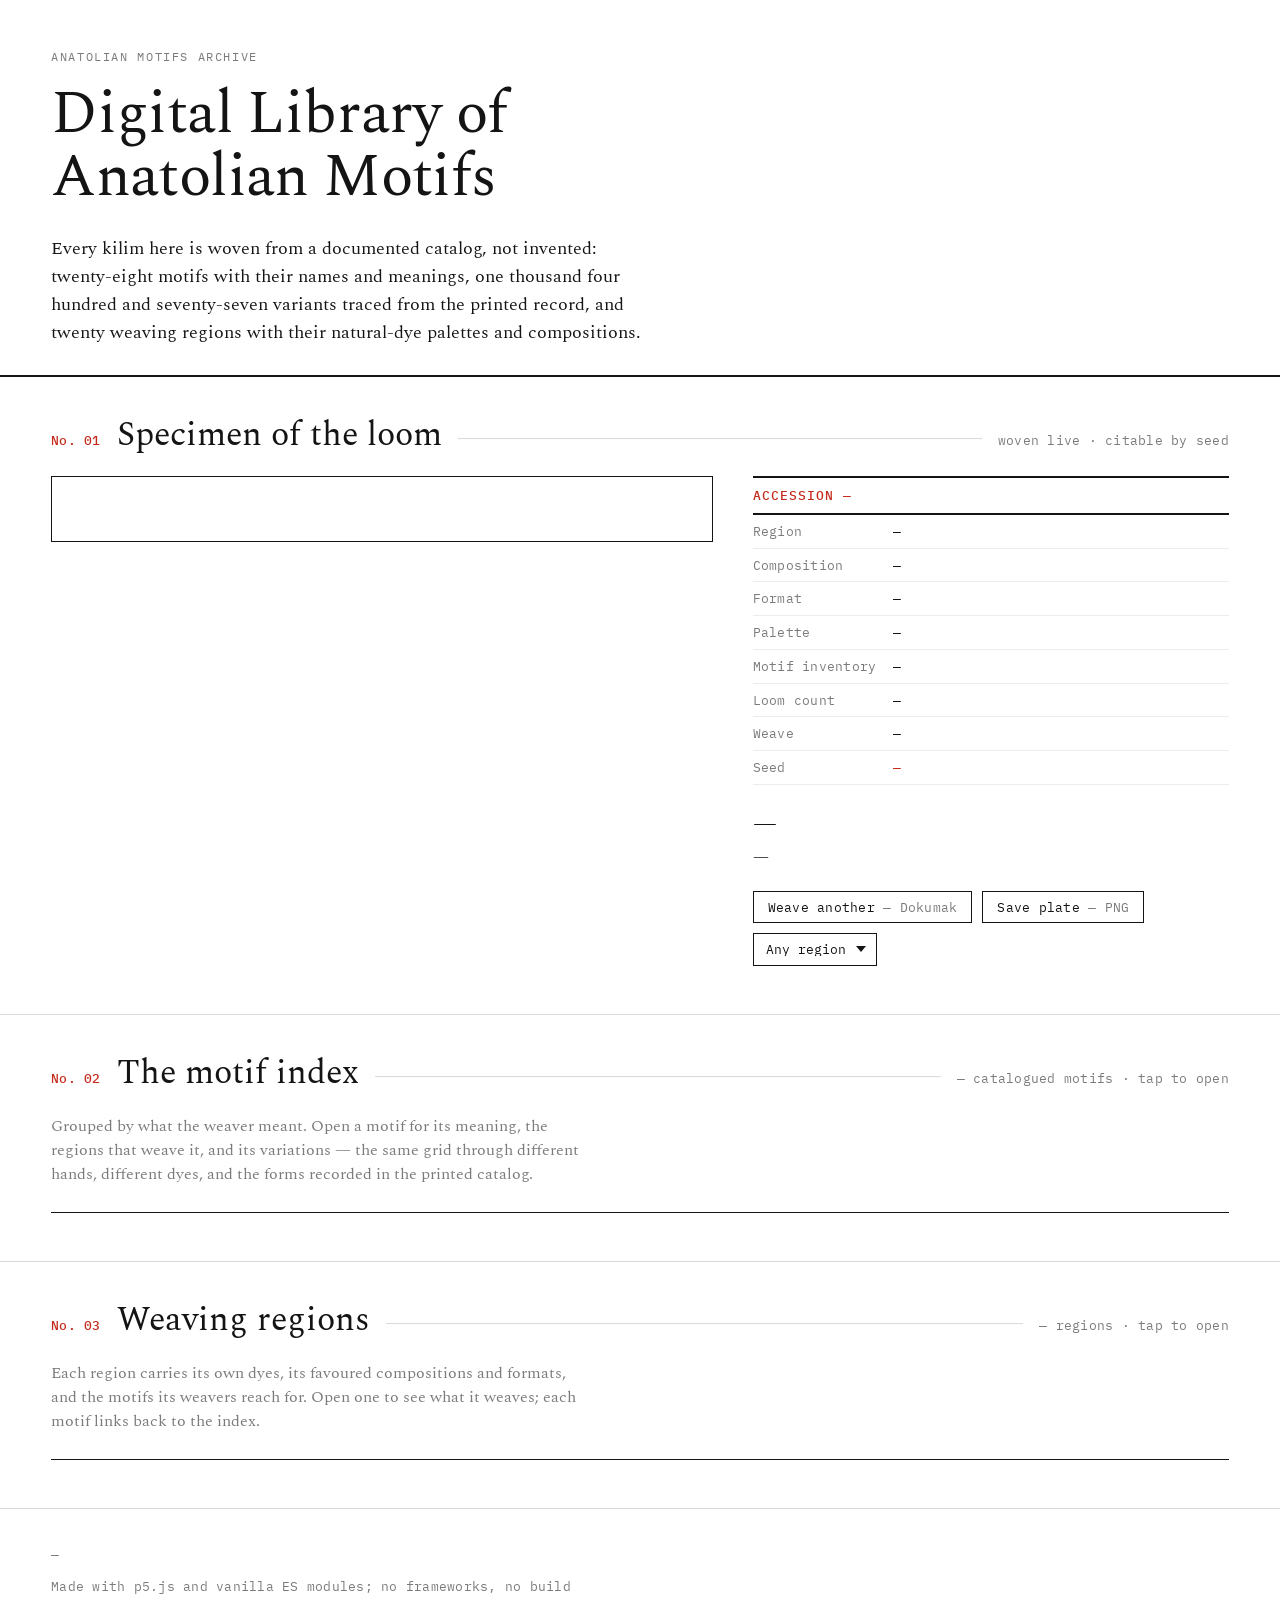
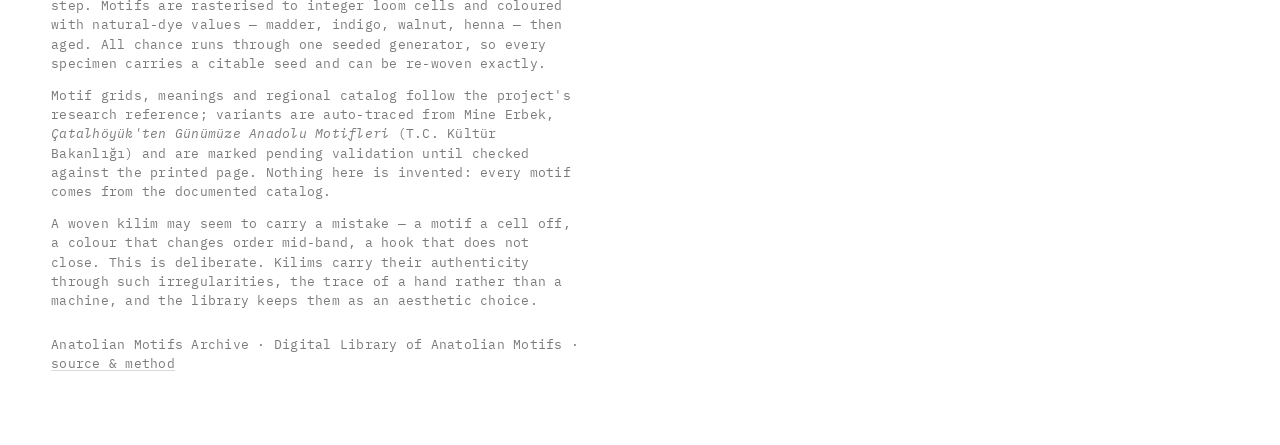
==== index.html @ 77f098b2 "feat: finalize digital library + motif variations (site root)" ====
<!DOCTYPE html>
<html lang="en">
<head>
  <meta charset="utf-8" />
  <meta name="viewport" content="width=device-width, initial-scale=1" />
  <title>Digital Library of Anatolian Motifs</title>
  <meta name="description" content="A generative, research-grounded digital library of Anatolian kilims: 28 catalogued motifs with 1,477 documented variants, 20 weaving regions, and a live loom that weaves a citable specimen from a seed." />
  <meta name="theme-color" content="#ffffff" />
  <link rel="icon" href="./assets/favicon.svg" type="image/svg+xml" />
  <link rel="apple-touch-icon" href="./assets/favicon-180.png" />

  <meta property="og:type" content="website" />
  <meta property="og:title" content="Digital Library of Anatolian Motifs" />
  <meta property="og:description" content="Real Anatolian kilim motifs, woven live on a simulated loom. 28 motifs, 1,477 documented variants, 20 regions, every specimen citable by seed." />
  <meta property="og:image" content="./assets/og-image.png" />
  <meta property="og:image:width" content="1200" />
  <meta property="og:image:height" content="630" />
  <meta name="twitter:card" content="summary_large_image" />
  <meta name="twitter:title" content="Digital Library of Anatolian Motifs" />
  <meta name="twitter:description" content="Real Anatolian kilim motifs, woven live on a simulated loom. Every specimen carries a citable seed." />
  <meta name="twitter:image" content="./assets/og-image.png" />

  <link rel="preconnect" href="https://fonts.googleapis.com" />
  <link rel="preconnect" href="https://fonts.gstatic.com" crossorigin />
  <link href="https://fonts.googleapis.com/css2?family=IBM+Plex+Mono:ital,wght@0,400;0,500;1,400&family=Spectral:ital,wght@0,300;0,400;0,500;1,300;1,400&display=swap" rel="stylesheet" />
  <link rel="stylesheet" href="./style.css" />
  <!-- p5.js — the only library (CLAUDE.md §1), vendored so the site is self-contained -->
  <script src="./vendor/p5.min.js"></script>
</head>
<body>
  <a class="skip" href="#specimen">Skip to the specimen</a>

  <header class="masthead">
    <p class="eyebrow mono">Anatolian Motifs Archive</p>
    <h1>Digital Library of Anatolian Motifs</h1>
    <p class="lede">Every kilim here is woven from a documented catalog, not invented: twenty-eight motifs with their names and meanings, one thousand four hundred and seventy-seven variants traced from the printed record, and twenty weaving regions with their natural-dye palettes and compositions.</p>
  </header>

  <main>
    <!-- No. 01 — Specimen of the loom -->
    <section class="section" id="specimen" aria-labelledby="h-specimen">
      <div class="section-head">
        <span class="num mono">No. 01</span>
        <h2 id="h-specimen">Specimen of the loom</h2>
        <span class="rule" aria-hidden="true"></span>
        <span class="count mono" id="specimen-count">woven live · citable by seed</span>
      </div>

      <div class="specimen">
        <figure class="plate">
          <div class="mat" id="stage" aria-label="The woven kilim, rendered live on a simulated loom">
            <!-- p5 mounts its canvas here -->
          </div>
          <div class="label mono" id="hover-label" role="status" aria-live="polite" hidden></div>
        </figure>

        <div class="accession">
          <div class="acc-block mono">
            <div class="acc-head" id="acc-number">ACCESSION —</div>
            <dl class="acc-rows">
              <div><dt>Region</dt><dd id="acc-region">—</dd></div>
              <div><dt>Composition</dt><dd id="acc-composition">—</dd></div>
              <div><dt>Format</dt><dd id="acc-format">—</dd></div>
              <div><dt>Palette</dt><dd id="acc-palette">—</dd></div>
              <div><dt>Motif inventory</dt><dd id="acc-inventory">—</dd></div>
              <div><dt>Loom count</dt><dd id="acc-loom">—</dd></div>
              <div><dt>Weave</dt><dd id="acc-weave">—</dd></div>
              <div><dt>Seed</dt><dd id="acc-seed" class="accent">—</dd></div>
            </dl>
          </div>
          <h3 class="spec-title" id="spec-title">—</h3>
          <p class="spec-desc" id="spec-desc">—</p>

          <div class="actions">
            <button class="btn mono" id="btn-weave" type="button">Weave another <span class="tr">— Dokumak</span></button>
            <button class="btn mono" id="btn-save" type="button">Save plate <span class="tr">— PNG</span></button>
            <label class="select mono">
              <span class="visually-hidden">Region</span>
              <select id="sel-region" aria-label="Choose a weaving region for the next specimen">
                <option value="">Any region</option>
              </select>
            </label>
          </div>
        </div>
      </div>
    </section>

    <!-- No. 02 — The motif index -->
    <section class="section" id="index" aria-labelledby="h-index">
      <div class="section-head">
        <span class="num mono">No. 02</span>
        <h2 id="h-index">The motif index</h2>
        <span class="rule" aria-hidden="true"></span>
        <span class="count mono" id="index-count">— catalogued motifs · tap to open</span>
      </div>
      <p class="section-note">Grouped by what the weaver meant. Open a motif for its meaning, the regions that weave it, and its variations — the same grid through different hands, different dyes, and the forms recorded in the printed catalog.</p>
      <div class="accordion" id="motif-accordion"></div>
    </section>

    <!-- No. 03 — Weaving regions -->
    <section class="section" id="regions" aria-labelledby="h-regions">
      <div class="section-head">
        <span class="num mono">No. 03</span>
        <h2 id="h-regions">Weaving regions</h2>
        <span class="rule" aria-hidden="true"></span>
        <span class="count mono" id="regions-count">— regions · tap to open</span>
      </div>
      <p class="section-note">Each region carries its own dyes, its favoured compositions and formats, and the motifs its weavers reach for. Open one to see what it weaves; each motif links back to the index.</p>
      <div class="accordion" id="region-accordion"></div>
    </section>
  </main>

  <footer class="colophon mono">
    <p id="colophon-sizes">—</p>
    <p>Made with p5.js and vanilla ES modules; no frameworks, no build step. Motifs are rasterised to integer loom cells and coloured with natural-dye values — madder, indigo, walnut, henna — then aged. All chance runs through one seeded generator, so every specimen carries a citable seed and can be re-woven exactly.</p>
    <p>Motif grids, meanings and regional catalog follow the project's research reference; variants are auto-traced from Mine Erbek, <i>Çatalhöyük'ten Günümüze Anadolu Motifleri</i> (T.C. Kültür Bakanlığı) and are marked pending validation until checked against the printed page. Nothing here is invented: every motif comes from the documented catalog.</p>
    <p>A woven kilim may seem to carry a mistake — a motif a cell off, a colour that changes order mid-band, a hook that does not close. This is deliberate. Kilims carry their authenticity through such irregularities, the trace of a hand rather than a machine, and the library keeps them as an aesthetic choice.</p>
    <p class="quiet">Anatolian Motifs Archive · Digital Library of Anatolian Motifs · <a id="colophon-repo" href="./README.md">source &amp; method</a></p>
  </footer>

  <script type="module" src="./src/sketch.js"></script>
</body>
</html>
---- style.css ----
/* The Kilim Library — a conservator's catalog, not a website.
   Single light theme, painted explicitly so it holds on any host.
   Palette: white, near-black, one red. No gradients, no shadows, no radii. */

:root {
  --paper: #ffffff;
  --ink: #141414;
  --ink-soft: rgba(20, 20, 20, .56);
  --accent: #C42B1C;
  --on-accent: #ffffff;
  --hair: rgba(20, 20, 20, .16);
  --hair-2: rgba(20, 20, 20, .08);
  --lift: rgba(196, 43, 28, .05);
  --serif: Spectral, Georgia, "Times New Roman", serif;
  --mono: "IBM Plex Mono", Menlo, Consolas, monospace;
  --measure: 66ch;
  --gutter: clamp(16px, 4vw, 56px);
  color-scheme: light;
}

* { box-sizing: border-box; }
html { background: var(--paper); }
body {
  margin: 0;
  background: var(--paper);
  color: var(--ink);
  font-family: var(--serif);
  font-size: 17px;
  line-height: 1.5;
  font-weight: 400;
  -webkit-font-smoothing: antialiased;
  overflow-x: hidden;
}
a { color: inherit; text-decoration-color: var(--hair); text-underline-offset: .18em; }
a:hover { color: var(--accent); text-decoration-color: currentColor; }
:focus-visible { outline: 2px solid var(--accent); outline-offset: 2px; }
.mono { font-family: var(--mono); font-size: 12.5px; letter-spacing: .02em; }
.accent { color: var(--accent); }
.visually-hidden { position: absolute; width: 1px; height: 1px; overflow: hidden; clip: rect(0 0 0 0); white-space: nowrap; }
.skip { position: absolute; left: -999px; top: 8px; background: var(--paper); padding: 6px 10px; font-family: var(--mono); font-size: 12px; }
.skip:focus { left: 8px; z-index: 100; }
canvas { display: block; }

/* ---------- masthead */
.masthead { padding: 48px var(--gutter) 28px; border-bottom: 2px solid var(--ink); }
.eyebrow { margin: 0 0 18px; color: var(--ink-soft); text-transform: uppercase; letter-spacing: .14em; font-size: 11.5px; }
.masthead h1 { font-size: clamp(34px, 5vw, 60px); line-height: 1.05; font-weight: 400; margin: 0 0 26px; letter-spacing: -.01em; text-wrap: balance; max-width: 16ch; }
.subtitle { font-style: italic; font-weight: 300; font-size: clamp(18px, 2.2vw, 24px); margin: 0 0 26px; color: var(--ink-soft); }
.lede { max-width: var(--measure); margin: 0; font-size: 18px; line-height: 1.55; }

/* ---------- sections */
.section { padding: 40px var(--gutter) 48px; border-bottom: 1px solid var(--hair); }
.section-head { display: flex; align-items: baseline; gap: 16px; margin-bottom: 22px; }
.section-head .num { color: var(--accent); font-weight: 500; }
.section-head h2 { font-size: clamp(24px, 3vw, 34px); font-weight: 400; margin: 0; line-height: 1.1; }
.section-head .rule { flex: 1; height: 1px; background: var(--hair); transform: translateY(-.35em); min-width: 24px; }
.section-head .count { color: var(--ink-soft); white-space: nowrap; }
.section { overflow-x: hidden; }
.section-note { max-width: var(--measure); color: var(--ink-soft); margin: 0 0 26px; font-size: 16px; }
@media (max-width: 640px) {
  .section-head { flex-wrap: wrap; }
  .section-head .rule { display: none; }
  .section-head .count { width: 100%; white-space: normal; }
}

/* ---------- No. 01 specimen */
.specimen { display: grid; grid-template-columns: minmax(0, 1.25fr) minmax(280px, .9fr); gap: 40px; align-items: start; }
@media (max-width: 900px) { .specimen { grid-template-columns: 1fr; } }
.plate { margin: 0; position: relative; }
.mat { background: var(--paper); border: 1px solid var(--ink); padding: clamp(14px, 3vw, 32px); }
.mat canvas { outline: 1px solid var(--hair); max-width: 100%; height: auto; image-rendering: pixelated; }
.label {
  position: absolute; z-index: 5; pointer-events: none; max-width: 240px;
  background: var(--paper); border: 1px solid var(--ink); padding: 8px 10px; line-height: 1.35;
}
.label .tr { font-family: var(--serif); font-size: 17px; letter-spacing: 0; display: block; }
.label .en { color: var(--ink-soft); display: block; margin-bottom: 4px; }
.label .meaning { font-family: var(--serif); font-size: 14px; letter-spacing: 0; display: block; }

.acc-block { border-top: 2px solid var(--ink); padding-top: 8px; }
.acc-head { color: var(--accent); font-weight: 500; padding-bottom: 8px; border-bottom: 2px solid var(--ink); letter-spacing: .08em; }
.acc-rows { margin: 0; }
.acc-rows > div { display: grid; grid-template-columns: 128px 1fr; gap: 12px; padding: 7px 0; border-bottom: 1px solid var(--hair-2); }
.acc-rows dt { color: var(--ink-soft); }
.acc-rows dd { margin: 0; overflow-wrap: anywhere; }
.spec-title { font-weight: 400; font-size: 24px; margin: 26px 0 6px; line-height: 1.15; }
.spec-desc { margin: 0 0 22px; color: var(--ink); font-size: 16px; }
.actions { display: flex; flex-wrap: wrap; gap: 10px; align-items: center; }
.btn {
  background: var(--paper); color: var(--ink); border: 1px solid var(--ink); padding: 9px 14px; cursor: pointer;
  font-family: var(--mono); font-size: 12.5px; letter-spacing: .02em; line-height: 1;
}
.btn .tr { color: var(--ink-soft); }
.btn:hover { background: var(--accent); color: var(--on-accent); border-color: var(--accent); }
.btn:hover .tr { color: var(--on-accent); opacity: .8; }
.btn[disabled] { opacity: .5; cursor: default; }
.select select {
  appearance: none; -webkit-appearance: none; background: var(--paper); color: var(--ink); border: 1px solid var(--ink);
  padding: 9px 30px 9px 12px; font-family: var(--mono); font-size: 12.5px; cursor: pointer; line-height: 1;
  background-image: url("data:image/svg+xml,%3Csvg xmlns='http://www.w3.org/2000/svg' width='10' height='6'%3E%3Cpath d='M0 0l5 6 5-6z' fill='%23141414'/%3E%3C/svg%3E");
  background-repeat: no-repeat; background-position: right 10px center;
}
.permalink { margin: 18px 0 0; color: var(--ink-soft); overflow-wrap: anywhere; }
.permalink a { color: var(--accent); text-decoration: none; }
.permalink a:hover { text-decoration: underline; }

/* ---------- accordions */
.accordion { border-top: 1px solid var(--ink); }
.acc-item { border-bottom: 1px solid var(--hair); }
.acc-btn {
  width: 100%; display: grid; grid-template-columns: 26px 1fr auto; gap: 14px; align-items: baseline;
  background: none; border: 0; padding: 16px 0; cursor: pointer; text-align: left; color: var(--ink); font: inherit;
}
.acc-btn:hover { background: var(--lift); }
.acc-btn .sign { color: var(--accent); font-family: var(--mono); font-size: 18px; line-height: 1; transform: translateY(-1px); }
.acc-btn .title { font-size: 22px; line-height: 1.15; }
.acc-btn .title .tr { color: var(--ink-soft); font-style: italic; font-weight: 300; margin-left: .5em; }
.acc-btn .meta { color: var(--ink-soft); white-space: nowrap; }
.acc-panel { padding: 0 0 12px 40px; }
.acc-panel[hidden] { display: none; }
@media (max-width: 640px) { .acc-panel { padding-left: 0; } .acc-btn .meta { white-space: normal; } }

/* motif rows inside a category */
.motif-row { border-top: 1px solid var(--hair-2); }
.motif-btn {
  width: 100%; display: grid; grid-template-columns: 56px 1fr auto; gap: 18px; align-items: center;
  background: none; border: 0; padding: 14px 0; cursor: pointer; text-align: left; color: var(--ink); font: inherit;
}
.motif-btn:hover { background: var(--lift); }
.motif-btn .glyph { width: 56px; height: 56px; display: grid; place-items: center; }
.motif-btn .glyph canvas { image-rendering: pixelated; }
.motif-btn .name { font-size: 21px; line-height: 1.1; }
.motif-btn .gloss { display: block; color: var(--ink-soft); font-size: 15px; font-style: italic; font-weight: 300; margin-top: 2px; }
.motif-btn .sign { color: var(--accent); font-family: var(--mono); font-size: 18px; }
.motif-detail { padding: 4px 0 26px 74px; }
.motif-detail[hidden] { display: none; }
@media (max-width: 640px) { .motif-detail { padding-left: 0; } }
.motif-detail .meaning { font-size: 18px; margin: 0 0 8px; max-width: var(--measure); }
.motif-detail .regions { color: var(--ink-soft); margin: 0 0 4px; }
.motif-detail .regions a { color: var(--ink); }
.motif-detail .facts { color: var(--ink-soft); margin: 0 0 18px; }

/* variations */
.var-group { margin-top: 22px; }
.var-head { display: flex; align-items: baseline; gap: 12px; margin-bottom: 10px; }
.var-head .k { color: var(--accent); font-weight: 500; text-transform: uppercase; letter-spacing: .1em; font-size: 11px; }
.var-head .h { font-size: 17px; }
.var-head .n { color: var(--ink-soft); margin-left: auto; }
.var-note { margin: 0 0 12px; max-width: var(--measure); font-style: italic; font-weight: 300; font-size: 16px; }
.var-strip { display: flex; flex-wrap: wrap; gap: 14px; }
.swatch { width: 112px; }
.swatch .box { width: 112px; height: 112px; display: grid; place-items: center; border: 1px solid var(--hair); background: var(--paper); overflow: hidden; }
.swatch .box canvas { image-rendering: pixelated; }
.swatch .cap { color: var(--ink-soft); margin-top: 6px; line-height: 1.3; font-size: 11.5px; }
.swatch .cap b { color: var(--ink); font-weight: 500; }
.swatch.pending .box { border-style: dashed; }
.hand-control { display: flex; align-items: center; gap: 12px; margin: 0 0 12px; color: var(--ink-soft); }
.hand-control input[type=range] { width: 160px; accent-color: var(--accent); }
.hand-control output { color: var(--ink); min-width: 4ch; }
.more { margin-top: 12px; }
.trace-note { color: var(--ink-soft); margin: 10px 0 0; }

/* ---------- No. 03 regions */
.region-btn .title { font-family: var(--mono); font-size: 15px; letter-spacing: .02em; }
.region-btn .title .group { color: var(--ink-soft); margin-left: 1em; font-size: 12px; }
.region-detail .signature { font-size: 17px; max-width: var(--measure); margin: 4px 0 12px; }
.region-detail .facts { color: var(--ink-soft); margin: 0 0 6px; }
.dyes { display: flex; gap: 6px; flex-wrap: wrap; margin: 8px 0 14px; }
.dye { display: inline-flex; align-items: center; gap: 6px; color: var(--ink-soft); }
.dye i { width: 16px; height: 16px; display: inline-block; border: 1px solid var(--hair); }
.chips { display: flex; flex-wrap: wrap; gap: 10px; margin-top: 6px; }
.chip {
  display: inline-flex; align-items: center; gap: 8px; border: 1px solid var(--hair); padding: 5px 10px 5px 5px;
  text-decoration: none; color: var(--ink);
}
.chip:hover { border-color: var(--accent); color: var(--accent); background: var(--lift); }
.chip canvas { image-rendering: pixelated; }
.chip .tr { font-family: var(--serif); font-size: 15px; letter-spacing: 0; }
.chip .en { color: var(--ink-soft); }
.thin { color: var(--ink-soft); font-style: italic; }

/* ---------- colophon */
.colophon { padding: 36px var(--gutter) 60px; color: var(--ink-soft); }
.colophon p { max-width: var(--measure); margin: 0 0 12px; line-height: 1.55; }
.colophon .quiet { margin-top: 24px; }

/* ---------- motion */
@media (prefers-reduced-motion: no-preference) {
  .acc-btn, .motif-btn, .btn, .chip { transition: background-color .15s ease, color .15s ease, border-color .15s ease; }
}
@media (prefers-reduced-motion: reduce) { * { transition: none !important; scroll-behavior: auto !important; } }
html { scroll-behavior: smooth; }
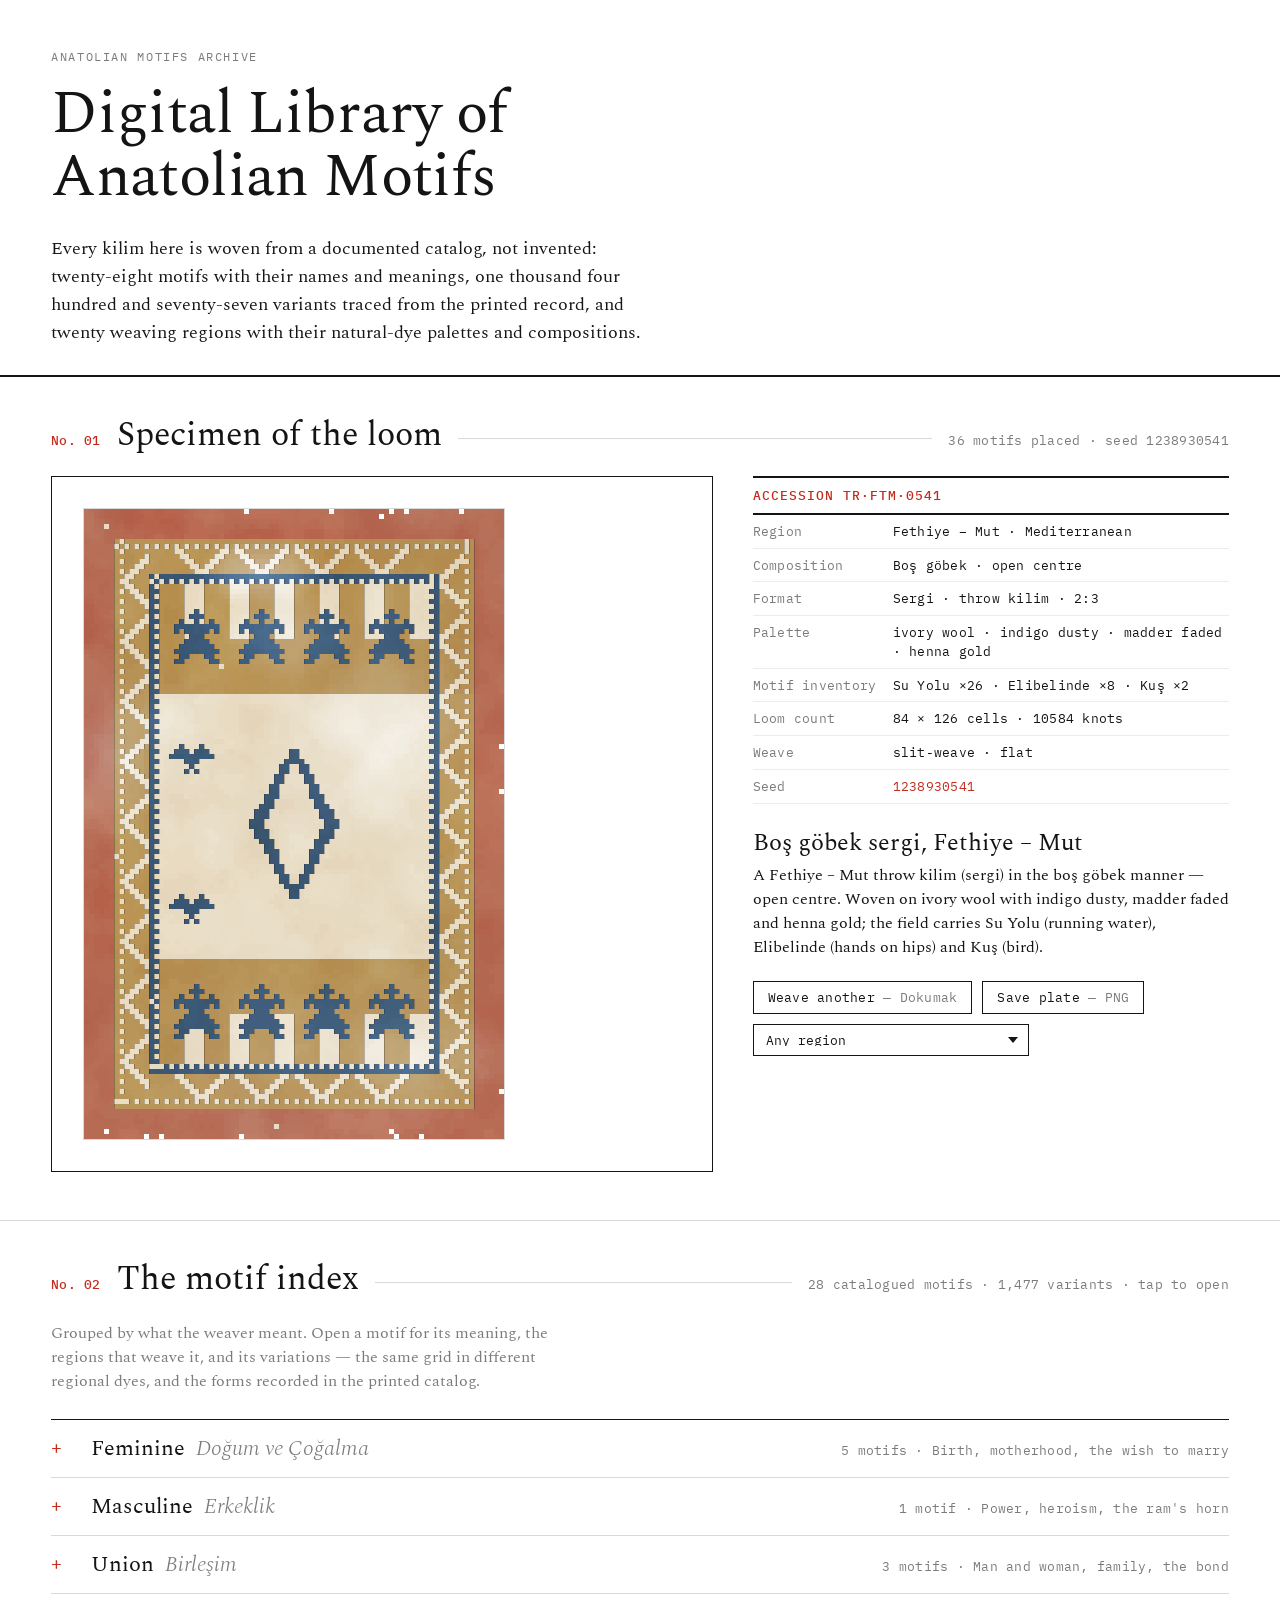
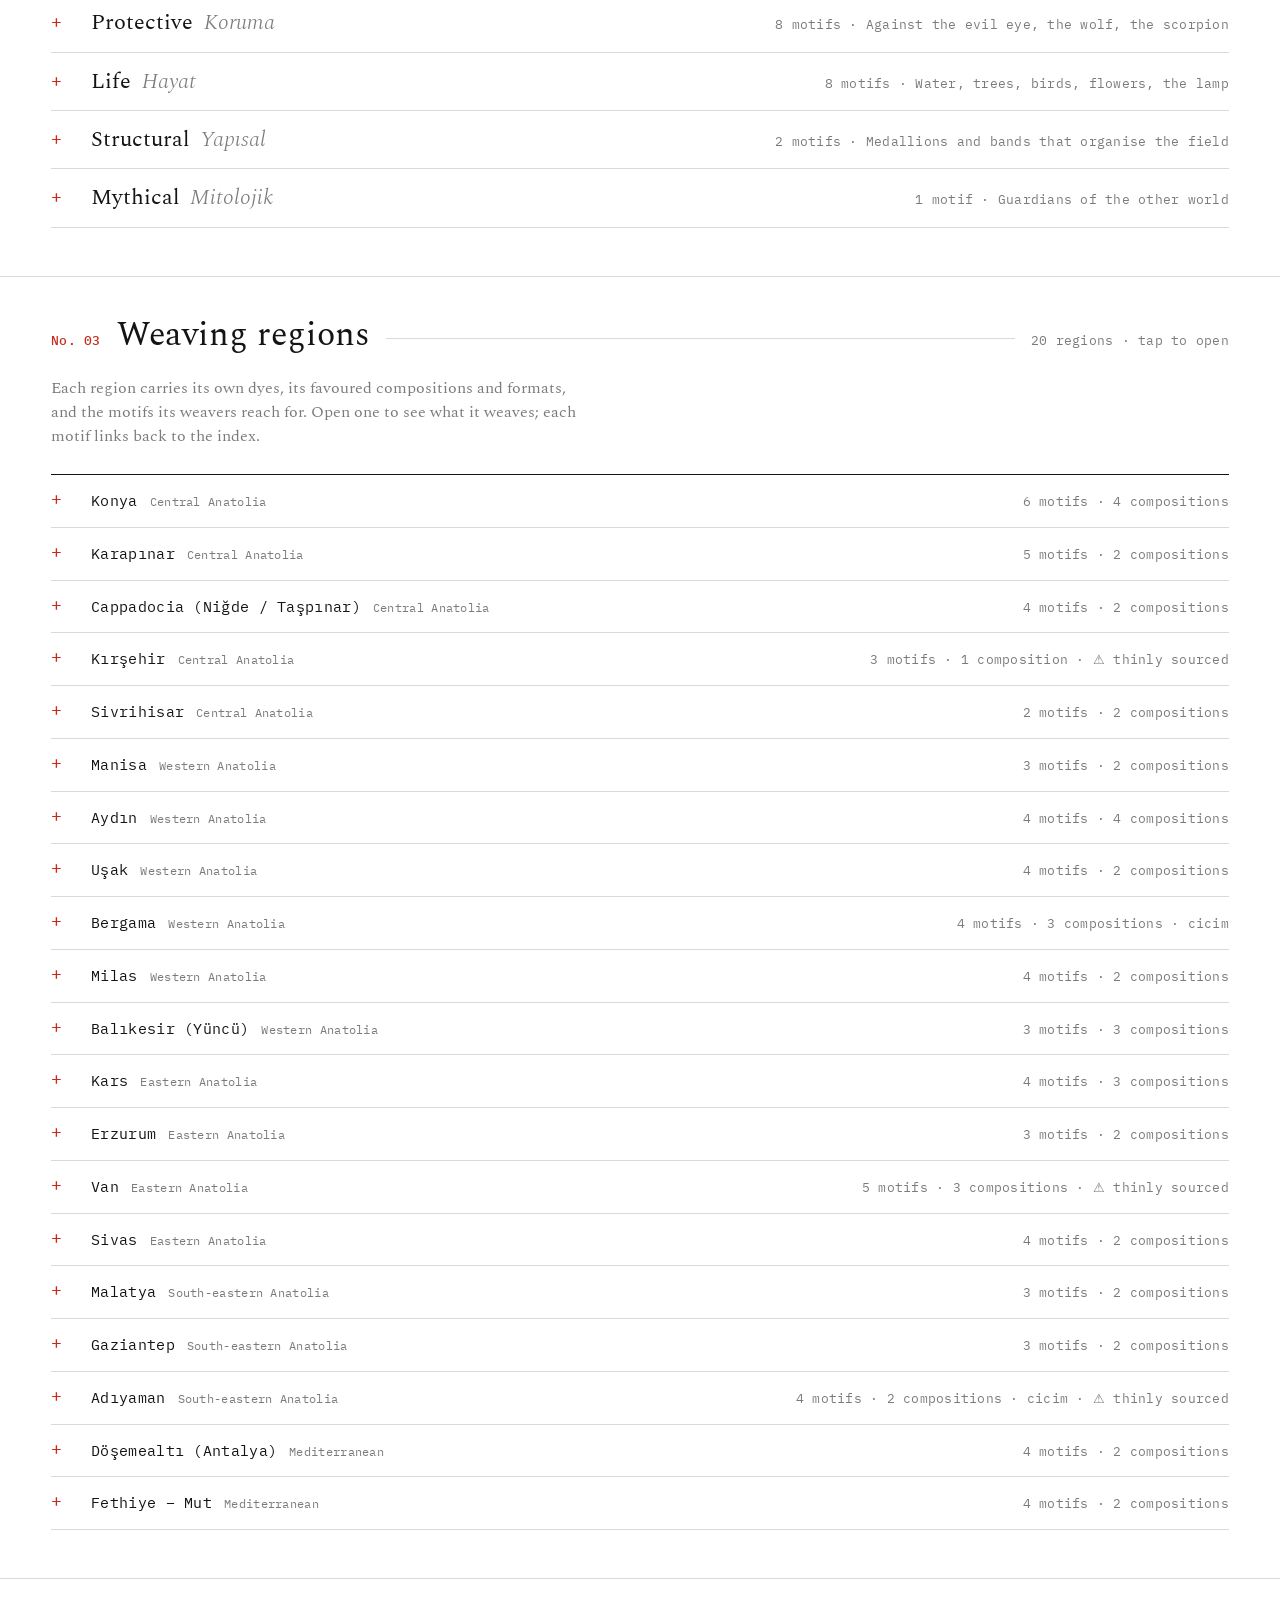
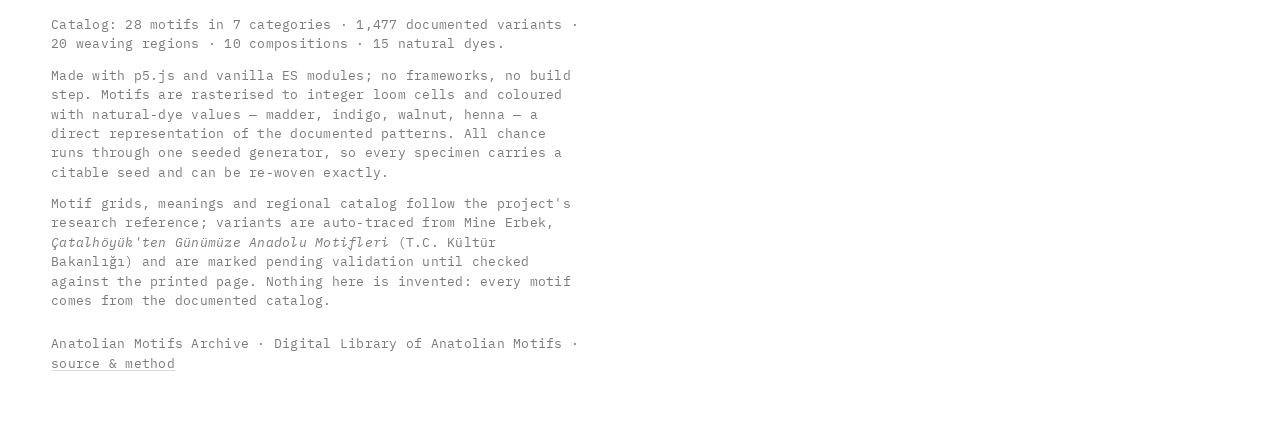
==== commit 93373921: "feat: direct representation - no aging, no hand variations (site root)" ====
--- a/index.html
+++ b/index.html
@@ -93,7 +93,7 @@
         <span class="rule" aria-hidden="true"></span>
         <span class="count mono" id="index-count">— catalogued motifs · tap to open</span>
       </div>
-      <p class="section-note">Grouped by what the weaver meant. Open a motif for its meaning, the regions that weave it, and its variations — the same grid through different hands, different dyes, and the forms recorded in the printed catalog.</p>
+      <p class="section-note">Grouped by what the weaver meant. Open a motif for its meaning, the regions that weave it, and its variations — the same grid in different regional dyes, and the forms recorded in the printed catalog.</p>
       <div class="accordion" id="motif-accordion"></div>
     </section>
 
@@ -112,9 +112,8 @@
 
   <footer class="colophon mono">
     <p id="colophon-sizes">—</p>
-    <p>Made with p5.js and vanilla ES modules; no frameworks, no build step. Motifs are rasterised to integer loom cells and coloured with natural-dye values — madder, indigo, walnut, henna — then aged. All chance runs through one seeded generator, so every specimen carries a citable seed and can be re-woven exactly.</p>
+    <p>Made with p5.js and vanilla ES modules; no frameworks, no build step. Motifs are rasterised to integer loom cells and coloured with natural-dye values — madder, indigo, walnut, henna — a direct representation of the documented patterns. All chance runs through one seeded generator, so every specimen carries a citable seed and can be re-woven exactly.</p>
     <p>Motif grids, meanings and regional catalog follow the project's research reference; variants are auto-traced from Mine Erbek, <i>Çatalhöyük'ten Günümüze Anadolu Motifleri</i> (T.C. Kültür Bakanlığı) and are marked pending validation until checked against the printed page. Nothing here is invented: every motif comes from the documented catalog.</p>
-    <p>A woven kilim may seem to carry a mistake — a motif a cell off, a colour that changes order mid-band, a hook that does not close. This is deliberate. Kilims carry their authenticity through such irregularities, the trace of a hand rather than a machine, and the library keeps them as an aesthetic choice.</p>
     <p class="quiet">Anatolian Motifs Archive · Digital Library of Anatolian Motifs · <a id="colophon-repo" href="./README.md">source &amp; method</a></p>
   </footer>
 
